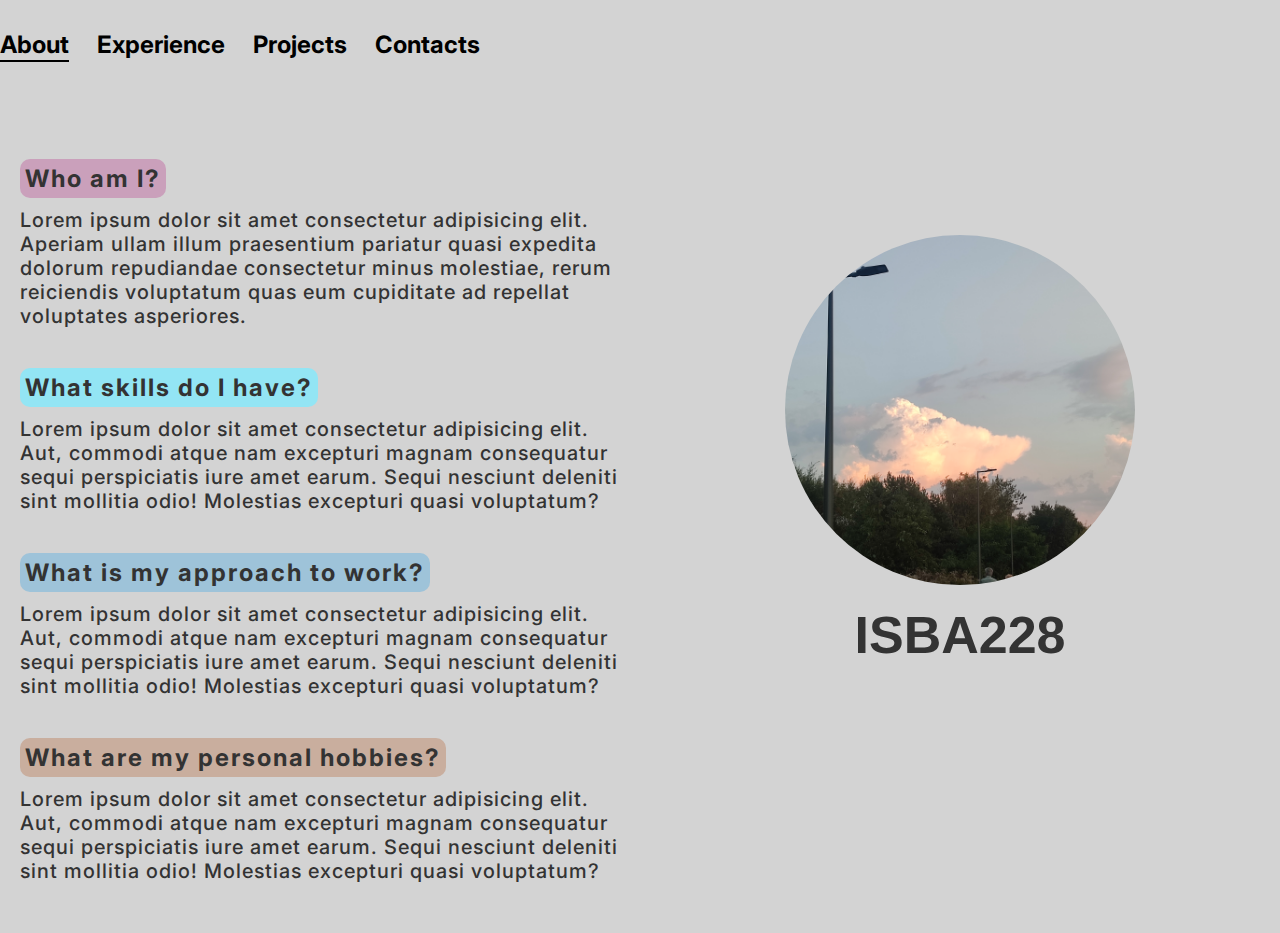
==== index.html @ 3a7adaee "VIZITKA" ====
<!DOCTYPE html>
<html lang="en">

<head>
    <meta charset="UTF-8">
    <meta name="viewport" content="width=device-width, initial-scale=1.0">
    <link rel="stylesheet" href="/styles/style.css">

    <link rel="preconnect" href="https://fonts.googleapis.com">
    <link rel="preconnect" href="https://fonts.gstatic.com" crossorigin>
    <link
        href="https://fonts.googleapis.com/css2?family=Inter:ital,opsz,wght@0,14..32,100..900;1,14..32,100..900&family=Montserrat:ital,wght@0,100..900;1,100..900&display=swap"
        rel="stylesheet">

    <title>Portfolio</title>
</head>

<body>
    <div class="wrapper">
        <div class="sidebar">
            <nav>
                <a onclick="showSection('about')" id="about-link" class="active">About</a>
                <a onclick="showSection('experience')" id="experience-link">Experience</a>
                <a onclick="showSection('projects')" id="projects-link">Projects</a>
                <a onclick="showSection('contacts')" id="contacts-link">Contacts</a>
            </nav>
            <section id="about" class="content-section active">
                <div class="in-content">
                    <div>
                        <h3>Who am I?</h3>
                        <p>Lorem ipsum dolor sit amet consectetur adipisicing elit. Aperiam ullam illum praesentium
                            pariatur
                            quasi expedita dolorum repudiandae consectetur minus molestiae, rerum reiciendis voluptatum
                            quas
                            eum
                            cupiditate ad repellat voluptates asperiores.</p>
                    </div>
                    <div>
                        <h3>What skills do I have?</h3>
                        <p>Lorem ipsum dolor sit amet consectetur adipisicing elit. Aut, commodi atque nam excepturi
                            magnam
                            consequatur sequi perspiciatis iure amet earum. Sequi nesciunt deleniti sint mollitia odio!
                            Molestias excepturi quasi voluptatum?</p>
                    </div>
                    <div>
                        <h3>What is my approach to work?</h3>
                        <p>Lorem ipsum dolor sit amet consectetur adipisicing elit. Aut, commodi atque nam excepturi
                            magnam
                            consequatur sequi perspiciatis iure amet earum. Sequi nesciunt deleniti sint mollitia odio!
                            Molestias excepturi quasi voluptatum?</p>
                    </div>
                    <div>
                        <h3>What are my personal hobbies?</h3>
                        <p>Lorem ipsum dolor sit amet consectetur adipisicing elit. Aut, commodi atque nam excepturi
                            magnam
                            consequatur sequi perspiciatis iure amet earum. Sequi nesciunt deleniti sint mollitia odio!
                            Molestias excepturi quasi voluptatum?</p>
                    </div>
                </div>
            </section>

            <section id="experience" class="content-section">
                <div class="in-content">
                    <p id="intro-experience">Over the years, I've had the opportunity to work in diverse roles that have
                        shaped my skills and
                        professional growth. From hands-on technical projects to team leadership, each role has
                        contributed
                        to my expertise and passion for continuous learning and improvement.</p>
                    <div>
                        <h3>Key Roles and Projects</h3>

                        <ul id="jobs-list" class="list">
                            <li>
                                <h4 id="job-name" class="list-title">[Job Title or Project 1]</h4>
                                <p id="company-name">Company Name, Date Range</p>
                                <p id="description-work" class="description-list-element">Focused on [brief description
                                    of
                                    role
                                    and responsibilities].
                                    Achievements included [key accomplishments or notable skills gained].</p>
                            </li>
                            <li>
                                <h4 id="job-name" class="list-title">[Job Title or Project 1]</h4>
                                <p id="company-name">Company Name, Date Range</p>
                                <p id="description-work" class="description-list-element">Focused on [brief description
                                    of
                                    role
                                    and responsibilities].
                                    Achievements included [key accomplishments or notable skills gained].</p>
                            </li>
                        </ul>
                    </div>
                    <div>
                        <h3>Skills Developed</h3>

                        <ul id="my-skills-list" class="list">
                            <li>
                                <h4 id="skill-name" class="list-title">[Skill 1]</h4>
                                <p id="skill-description" class="description-list-element">Leveraging this skill to
                                    [describe
                                    how it's applied in your work].</p>
                            </li>
                            <li>
                                <h4 id="skill-name" class="list-title">[Skill 2]</h4>
                                <p id="skill-description" class="description-list-element">Leveraging this skill to
                                    [describe
                                    how it's applied in your work].</p>
                            </li>
                        </ul>
                    </div>
                </div>
            </section>

            <section id="projects" class="content-section">
                <div class="projects-list">
                    <a class="project" href="/pages/prj1.html">
                        <div class="in-content">
                            <h4>3D molecular visualizer</h4>
                            <p>Lorem ipsum dolor sit amet consectetur adipisicing elit. Possimus commodi beatae,
                                eveniet,
                                reprehenderit inventore deserunt non vitae voluptas maxime, alias error voluptatum
                                soluta
                                eius delectus velit fugiat ipsa unde. Neque?</p>
                        </div>
                    </a>
                    <a class="project" href="/pages/prj2.html">
                        <div class="in-content">
                            <h4>Portfolio</h4>
                            <p>Lorem ipsum dolor sit amet consectetur adipisicing elit. Possimus commodi beatae,
                                eveniet,
                                reprehenderit inventore deserunt non vitae voluptas maxime, alias error voluptatum
                                soluta
                                eius delectus velit fugiat ipsa unde. Neque?</p>
                        </div>
                    </a>
                    <a class="project" href="/pages/prj3.html">
                        <div class="in-content">
                            <h4>Portfolio 2</h4>
                            <p>Lorem ipsum dolor sit amet consectetur adipisicing elit. Possimus commodi beatae,
                                eveniet,
                                reprehenderit inventore deserunt non vitae voluptas maxime, alias error voluptatum
                                soluta
                                eius delectus velit fugiat ipsa unde. Neque?</p>
                        </div>
                    </a>

                </div>
            </section>

            <section id="contacts" class="content-section">

                <div class="in-content">
                    <div>
                        <h3>Contact Me</h3>

                        <p>Thank you for visiting my website! I’d love to hear from you, whether you have questions,
                            want to
                            collaborate on a project, or just want to connect.</p>
                    </div>
                    <div>
                        <h3>Get in Touch</h3>

                        <p>Email: my-email@example.com</p>
                        <p>Phone: +123-456-7890</p>
                    </div>
                    <div>
                        <h3>Social Media</h3>

                        <p>Feel free to reach out to me on social media! I’m active on the following platforms:</p>
                        <ul>
                            <li>LinkedIn: <a href="#">Your LinkedIn Profile</a></li>
                            <li>GitHub: <a href="#">Your GitHub Profile</a></li>
                            <li>Twitter: <a href="#">Your Twitter Profile</a></li>

                        </ul>
                    </div>
                </div>
            </section>
        </div>

        <!-- Правая часть (статичная) -->
        <div class="right-panel">
            <div class="profile-pic">
                <img src="/src/img/IMG_20240918_183443.jpg" alt="profile">
            </div>
            <div class="profile-info">
                <h2>ISBA228</h2>
            </div>
        </div>
    </div>
    <script>
        "use strict";

        function generateBrightColor() {
            let r, g, b;
            do {
                r = Math.floor(Math.random() * 128) + 128;
                g = Math.floor(Math.random() * 128) + 128;
                b = Math.floor(Math.random() * 128) + 128;
            } while (Math.abs(r - g) < 20 && Math.abs(g - b) < 20 && Math.abs(b - r) < 20);
            return `rgb(${r}, ${g}, ${b})`;
        }

        const colors = Array.from({ length: 4 }, generateBrightColor);
        const projects = document.querySelectorAll(".project");
        const aboutH3 = document.querySelectorAll("#about h3");
        const expH3 = document.querySelectorAll("#experience h3");
        const contactsH3 = document.querySelectorAll("#contacts h3");

        //рандомим цвета чтобы проекты были цветными 
        projects.forEach((project, index) => {
            project.style.background = colors[index];
        });

        aboutH3.forEach((header, index) => {
            header.style.background = colors[index];
        });

        expH3.forEach((header, index) => {
            header.style.background = colors[index];
        });

        contactsH3.forEach((header, index) => {
            header.style.background = colors[index];
        });

        function showSection(sectionId) {
            // Убираем класс active у всех секций и ссылок
            document.querySelectorAll('.content-section').forEach(section => {
                section.classList.remove('active');
            });
            document.querySelectorAll('.sidebar nav a').forEach(link => {
                link.classList.remove('active');
            });

            // Добавляем класс active для выбранной секции и ссылки
            document.getElementById(sectionId).classList.add('active');
            document.getElementById(sectionId + '-link').classList.add('active');
        }
    </script>
</body>

</html>
---- styles/style.css ----
* {
    margin: 0;
    padding: 0;
    box-sizing: border-box;
}

body {
    display: flex;
    font-family: Arial, sans-serif;
    background-color: #d3d3d3;
    color: #333;
}

.wrapper {
    display: flex;
    margin: 0 auto;
    width: 1800px;
}

.sidebar {
    width: 50%;
    padding-top: 30px;
}

/*nav START*/
.sidebar nav {
    display: flex;
    margin-bottom: 50px;
    justify-content: space-between;
    width: 75%;
}

.sidebar nav a {
    font-family: "Inter", sans-serif;
    font-size: 24px;
    font-weight: 700;
    color: #000;
    cursor: pointer;
    text-decoration: none;
    position: relative;
    transition: color 0.3s ease-in;
}

.sidebar nav a.active {
    font-weight: bold;
}

.sidebar nav a::after {
    content: "";
    position: absolute;
    left: 0;
    bottom: -3px;
    width: 0;
    height: 2px;
    background-color: #000;
    transition: width 0.2s ease-in-out;
}

.sidebar nav a.active::after {
    width: 100%;
}

#about-link:hover{
    color: #006400;
}

#experience-link:hover{
    color: #d8531f;
}

#projects-link:hover{
    color: #7538ad;
}

#contacts-link:hover{
    color: #0b3fce;
}
/*nav END*/

.content-section {
    opacity: 0;
    transform: translateY(-20px);
    transition: opacity 0.5s ease, transform 0.5s ease;
    position: absolute;
    visibility: hidden;
    top: 0;
    left: 0;
    width: 100%;
}

.content-section.active {
    opacity: 1;
    transform: translateY(0);
    visibility: visible;
    position: relative;
}

.in-content {
    display: flex;
    flex-direction: column;
    padding: 30px 20px;
}

/*About Me START*/
#about h3{
    border-radius: 10px;
    display: inline-block;
    padding: 5px;
}

.in-content div {
    margin: 20px 0px 20px 0px;
}

.in-content div h3 {
    font-family: "Inter", sans-serif;
    font-weight: 700;
    letter-spacing: 2px;
    font-size: 24px;    
}
/*About Me END*/

/*Experience section START*/

#intro-experience{
    font-family: "Inter", sans-serif;
    font-weight: 500;
    letter-spacing: 1px;
    font-size: 18px;
    padding-top: 10px;
}

#experience h3{
    font-family: "Inter", sans-serif;
    font-weight: 700;
    letter-spacing: 2px;
    font-size: 24px;
    
    border-radius: 10px;
    display: inline-block;
    padding: 5px;
}

#experience h4{
    font-family: "Inter", sans-serif;
    font-weight: 700;
    letter-spacing: 2px;
    font-size: 20px;
    margin-top: 20px;
}

.list{
    margin-top: 20px;
    padding-left: 20px;
}

.list li{
    margin-top: 10px;
}

.list-title{
    font-family: "Inter", sans-serif;
    font-weight: 500;
    letter-spacing: 1px;
    font-size: 22px;
}

#company-name{
    font-family: "Inter", sans-serif;
    padding-top: 5px;
    padding-bottom: 5px;
    font-style: italic;
    font-size: 18px;
}

.description-list-element{
    font-family: "Inter", sans-serif;
    font-size: 16px;
}



/*Experience section END*/

/*Projects section START*/
.projects-list {
    display: flex;
    flex-direction: column;
}

.project {
    background-color: #514F4F;
    border-radius: 25px;
    color: white;
    margin: 20px 0px 20px 0px;
    text-decoration: none;
}

.in-content h4 {
    font-family: "Inter", sans-serif;
    font-weight: 700;
    letter-spacing: 2px;
    font-size: 48px;
}

.in-content p {
    font-family: "Inter", sans-serif;
    font-weight: 500;
    letter-spacing: 1px;
    font-size: 20px;
    padding-top: 10px;
}
/*Projects section END*/

/*Contact section START*/

#contacts h3{
    font-family: "Inter", sans-serif;
    font-weight: 700;
    letter-spacing: 2px;
    font-size: 24px;

    border-radius: 10px;
    display: inline-block;
    padding: 5px;
}

.content-section p {
    font-family: "Inter", sans-serif;
    font-weight: 500;
    letter-spacing: 1px;
    font-size: 20px;
    padding-top: 10px;
}

.content-section ul{
    margin-top: 10px;
    padding-left: 20px;
    font-size: 20px;
}

.content-section ul li a{
    color: #0b3fce;
    font-size: 20px;
}
/*Contact section END*/

/*right section START*/


.right-panel {
    right: 0;
    width: 50%;
    height: 100vh;
    display: flex;
    flex-direction: column;
    align-items: center;
    justify-content: center;
    text-align: center;
    background-color: #d3d3d3;
}

.profile-pic {
    width: 350px;
    height: 350px;
    border-radius: 50%;
    margin-bottom: 20px;
}

.profile-pic img {
    width: 350px;
    height: 350px;
    border-radius: 50%;
    margin-bottom: 20px;
}

.profile-info h2 {
    font-size: 52px;
    font-weight: bold;
}
/*right section END*/
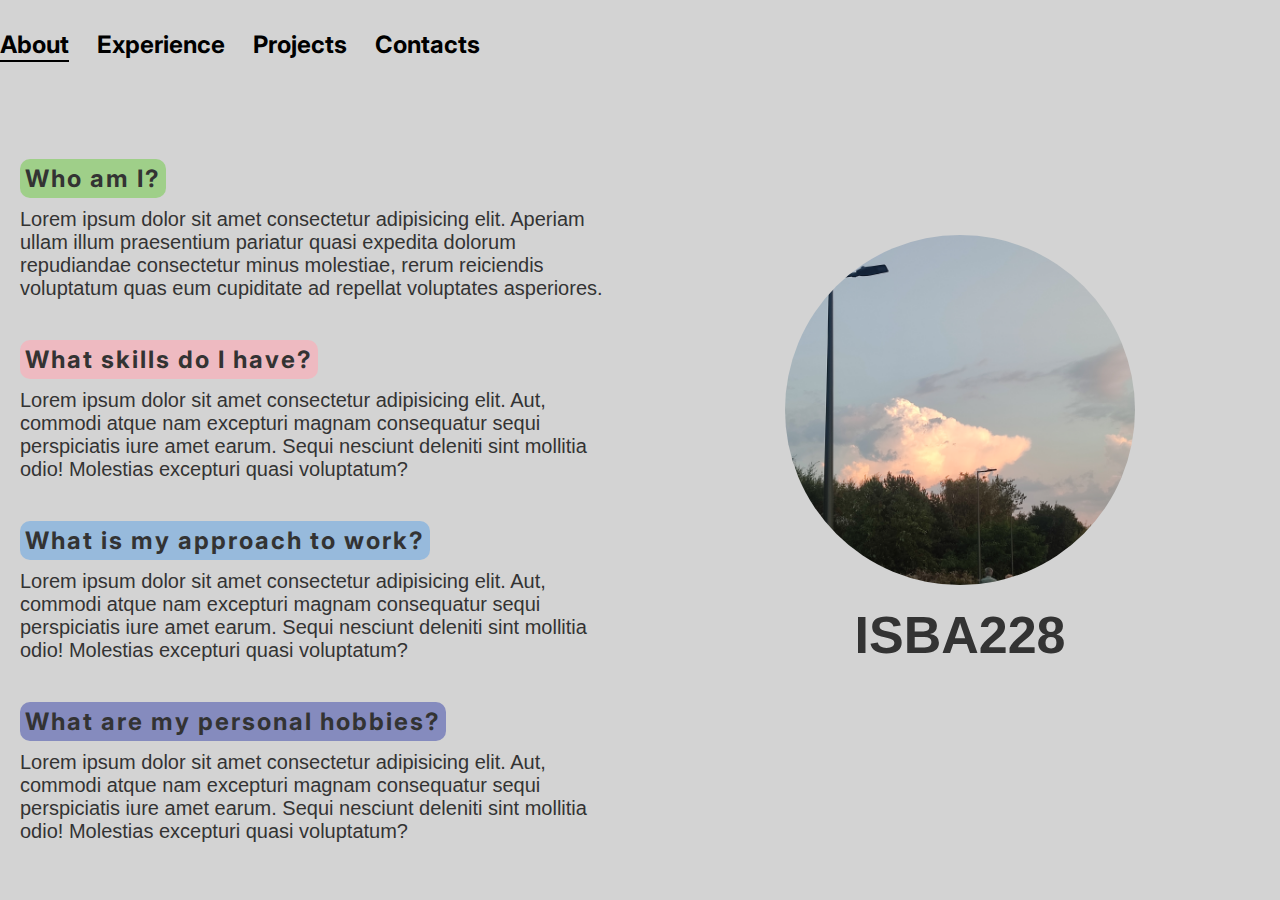
==== commit 40af2037: "styles" ====
--- a/index.html
+++ b/index.html
@@ -4,7 +4,7 @@
 <head>
     <meta charset="UTF-8">
     <meta name="viewport" content="width=device-width, initial-scale=1.0">
-    <link rel="stylesheet" href="/styles/style.css">
+    <link rel="stylesheet" href="styles/style.css">
 
     <link rel="preconnect" href="https://fonts.googleapis.com">
     <link rel="preconnect" href="https://fonts.gstatic.com" crossorigin>
--- a/styles/style.css
+++ b/styles/style.css
@@ -1,281 +1,347 @@
-* {
-    margin: 0;
-    padding: 0;
-    box-sizing: border-box;
+/* Общий стиль */
+@media (max-width: 1920px) {
+    * {
+        margin: 0;
+        padding: 0;
+        box-sizing: border-box;
+    }
+
+    body {
+        display: flex;
+        font-family: Arial, sans-serif;
+        background-color: #d3d3d3;
+        color: #333;
+    }
+
+    .wrapper {
+        display: flex;
+        margin: 0 auto;
+        width: 1800px;
+    }
+
+    .sidebar {
+        width: 50%;
+        padding-top: 30px;
+    }
+
+    /* Навигация */
+    .sidebar nav {
+        display: flex;
+        justify-content: space-between;
+        margin-bottom: 50px;
+        width: 75%;
+    }
+
+    .sidebar nav a {
+        font-family: "Inter", sans-serif;
+        font-size: 24px;
+        font-weight: 700;
+        color: #000;
+        text-decoration: none;
+        position: relative;
+        cursor: pointer;
+        transition: color 0.3s ease-in;
+    }
+
+    .sidebar nav a.active {
+        font-weight: bold;
+    }
+
+    .sidebar nav a::after {
+        content: "";
+        position: absolute;
+        left: 0;
+        bottom: -3px;
+        width: 0;
+        height: 2px;
+        background-color: #000;
+        transition: width 0.2s ease-in-out;
+    }
+
+    .sidebar nav a.active::after {
+        width: 100%;
+    }
+
+    /* Ховеры ссылок */
+    #about-link:hover {
+        color: #006400;
+    }
+
+    #experience-link:hover {
+        color: #d8531f;
+    }
+
+    #projects-link:hover {
+        color: #7538ad;
+    }
+
+    #contacts-link:hover {
+        color: #0b3fce;
+    }
+
+    /* Секции контента */
+    .content-section {
+        position: absolute;
+        visibility: hidden;
+        opacity: 0;
+        transform: translateY(-20px);
+        transition: opacity 0.5s ease, transform 0.5s ease;
+        top: 0;
+        left: 0;
+        width: 100%;
+    }
+
+    .content-section.active {
+        visibility: visible;
+        opacity: 1;
+        transform: translateY(0);
+        position: relative;
+    }
+
+    .in-content {
+        display: flex;
+        flex-direction: column;
+        padding: 30px 20px;
+    }
+
+    .in-content div {
+        margin: 20px 0;
+    }
+
+    .in-content div h3 {
+        font-family: "Inter", sans-serif;
+        font-weight: 700;
+        letter-spacing: 2px;
+        font-size: 24px;
+    }
+
+    /* О себе */
+    #about h3 {
+        display: inline-block;
+        padding: 5px;
+        border-radius: 10px;
+    }
+
+    /* Опыт */
+    #intro-experience {
+        font-family: "Inter", sans-serif;
+        font-size: 18px;
+        font-weight: 500;
+        letter-spacing: 1px;
+        padding-top: 10px;
+    }
+
+    #experience h3, #experience h4 {
+        font-family: "Inter", sans-serif;
+        font-weight: 700;
+        letter-spacing: 2px;
+    }
+
+    #experience h3 {
+        font-size: 24px;
+        display: inline-block;
+        padding: 5px;
+        border-radius: 10px;
+    }
+
+    #experience h4 {
+        font-size: 20px;
+        margin-top: 20px;
+    }
+
+    .list {
+        margin-top: 20px;
+        padding-left: 20px;
+    }
+
+    .list li {
+        margin-top: 10px;
+    }
+
+    .list-title {
+        font-size: 22px;
+        font-weight: 500;
+    }
+
+    #company-name {
+        font-size: 18px;
+        font-style: italic;
+        padding: 5px 0;
+    }
+
+    .description-list-element {
+        font-size: 16px;
+    }
+
+    /* Проекты */
+    .projects-list {
+        display: flex;
+        flex-direction: column;
+    }
+
+    .project {
+        background-color: #514F4F;
+        border-radius: 25px;
+        color: white;
+        margin: 20px 0;
+        text-decoration: none;
+    }
+
+    .in-content h4 {
+        font-family: "Inter", sans-serif;
+        font-size: 48px;
+        font-weight: 700;
+        letter-spacing: 2px;
+    }
+
+    .in-content p {
+        font-size: 20px;
+        font-weight: 500;
+        padding-top: 10px;
+    }
+
+    /* Контакты */
+    #contacts h3 {
+        font-family: "Inter", sans-serif;
+        font-size: 24px;
+        font-weight: 700;
+        letter-spacing: 2px;
+        display: inline-block;
+        padding: 5px;
+        border-radius: 10px;
+    }
+
+    .content-section p {
+        font-size: 20px;
+        font-weight: 500;
+    }
+
+    .content-section ul {
+        margin-top: 10px;
+        padding-left: 20px;
+    }
+
+    .content-section ul li a {
+        font-size: 20px;
+        color: #0b3fce;
+    }
+
+    /* Правая панель */
+    .right-panel {
+        display: flex;
+        flex-direction: column;
+        align-items: center;
+        justify-content: center;
+        text-align: center;
+        width: 50%;
+        height: 100vh;
+        background-color: #d3d3d3;
+    }
+
+    .profile-pic {
+        width: 350px;
+        height: 350px;
+        border-radius: 50%;
+        margin-bottom: 20px;
+    }
+
+    .profile-pic img {
+        width: 350px;
+        height: 350px;
+        border-radius: 50%;
+    }
+
+    .profile-info h2 {
+        font-size: 52px;
+        font-weight: bold;
+    }
 }
 
-body {
-    display: flex;
-    font-family: Arial, sans-serif;
-    background-color: #d3d3d3;
-    color: #333;
+
+@media (max-width: 390px) {
+    body {
+        margin: 0;
+        padding: 0;
+        font-family: Arial, sans-serif;
+        background-color: #fff;
+        color: #000;
+    }
+
+    .wrapper {
+        flex-direction: column;
+        align-items: center;
+        width: 100%;
+    }
+
+    .right-panel {
+        order: -1;
+        padding: 10px 0;
+        width: 100%;
+    }
+
+    .profile-pic {
+        width: 120px;
+        height: 120px;
+        margin-bottom: 10px;
+    }
+
+    .profile-pic img {
+        width: 100%;
+        height: 100%;
+    }
+
+    .sidebar {
+        width: 100%;
+        padding: 15px 0;
+        border-bottom: 1px solid #ccc;
+    }
+
+    .sidebar nav {
+        margin: 0 auto;
+        justify-content: space-around;
+        width: 90%;
+    }
+
+    .sidebar nav a {
+        flex: 1;
+        text-align: center;
+        font-size: 14px;
+        padding-bottom: 8px; 
+        position: relative; 
+        border-bottom: none;
+    }
+
+    .sidebar nav a::after {
+        content: "";
+        position: absolute;
+        bottom: -5px;
+        left: 0;
+        width: 0;
+        height: 2px;
+        background-color: #000;
+        transition: width 0.2s ease-in-out;
+    }
+
+    .sidebar nav a.active::after {
+        width: 100%;
+    }
+    
+    .sidebar nav a:hover::after {
+        width: 100%;
+    }
+
+    .content-section {
+        padding: 10px;
+        text-align: left;
+    }
+
+    .projects-list {
+        gap: 10px;
+    }
+
+    .project {
+        padding: 10px;
+        border: 1px solid #ccc;
+        border-radius: 30px;
+    }
 }
-
-.wrapper {
-    display: flex;
-    margin: 0 auto;
-    width: 1800px;
-}
-
-.sidebar {
-    width: 50%;
-    padding-top: 30px;
-}
-
-/*nav START*/
-.sidebar nav {
-    display: flex;
-    margin-bottom: 50px;
-    justify-content: space-between;
-    width: 75%;
-}
-
-.sidebar nav a {
-    font-family: "Inter", sans-serif;
-    font-size: 24px;
-    font-weight: 700;
-    color: #000;
-    cursor: pointer;
-    text-decoration: none;
-    position: relative;
-    transition: color 0.3s ease-in;
-}
-
-.sidebar nav a.active {
-    font-weight: bold;
-}
-
-.sidebar nav a::after {
-    content: "";
-    position: absolute;
-    left: 0;
-    bottom: -3px;
-    width: 0;
-    height: 2px;
-    background-color: #000;
-    transition: width 0.2s ease-in-out;
-}
-
-.sidebar nav a.active::after {
-    width: 100%;
-}
-
-#about-link:hover{
-    color: #006400;
-}
-
-#experience-link:hover{
-    color: #d8531f;
-}
-
-#projects-link:hover{
-    color: #7538ad;
-}
-
-#contacts-link:hover{
-    color: #0b3fce;
-}
-/*nav END*/
-
-.content-section {
-    opacity: 0;
-    transform: translateY(-20px);
-    transition: opacity 0.5s ease, transform 0.5s ease;
-    position: absolute;
-    visibility: hidden;
-    top: 0;
-    left: 0;
-    width: 100%;
-}
-
-.content-section.active {
-    opacity: 1;
-    transform: translateY(0);
-    visibility: visible;
-    position: relative;
-}
-
-.in-content {
-    display: flex;
-    flex-direction: column;
-    padding: 30px 20px;
-}
-
-/*About Me START*/
-#about h3{
-    border-radius: 10px;
-    display: inline-block;
-    padding: 5px;
-}
-
-.in-content div {
-    margin: 20px 0px 20px 0px;
-}
-
-.in-content div h3 {
-    font-family: "Inter", sans-serif;
-    font-weight: 700;
-    letter-spacing: 2px;
-    font-size: 24px;    
-}
-/*About Me END*/
-
-/*Experience section START*/
-
-#intro-experience{
-    font-family: "Inter", sans-serif;
-    font-weight: 500;
-    letter-spacing: 1px;
-    font-size: 18px;
-    padding-top: 10px;
-}
-
-#experience h3{
-    font-family: "Inter", sans-serif;
-    font-weight: 700;
-    letter-spacing: 2px;
-    font-size: 24px;
-    
-    border-radius: 10px;
-    display: inline-block;
-    padding: 5px;
-}
-
-#experience h4{
-    font-family: "Inter", sans-serif;
-    font-weight: 700;
-    letter-spacing: 2px;
-    font-size: 20px;
-    margin-top: 20px;
-}
-
-.list{
-    margin-top: 20px;
-    padding-left: 20px;
-}
-
-.list li{
-    margin-top: 10px;
-}
-
-.list-title{
-    font-family: "Inter", sans-serif;
-    font-weight: 500;
-    letter-spacing: 1px;
-    font-size: 22px;
-}
-
-#company-name{
-    font-family: "Inter", sans-serif;
-    padding-top: 5px;
-    padding-bottom: 5px;
-    font-style: italic;
-    font-size: 18px;
-}
-
-.description-list-element{
-    font-family: "Inter", sans-serif;
-    font-size: 16px;
-}
-
-
-
-/*Experience section END*/
-
-/*Projects section START*/
-.projects-list {
-    display: flex;
-    flex-direction: column;
-}
-
-.project {
-    background-color: #514F4F;
-    border-radius: 25px;
-    color: white;
-    margin: 20px 0px 20px 0px;
-    text-decoration: none;
-}
-
-.in-content h4 {
-    font-family: "Inter", sans-serif;
-    font-weight: 700;
-    letter-spacing: 2px;
-    font-size: 48px;
-}
-
-.in-content p {
-    font-family: "Inter", sans-serif;
-    font-weight: 500;
-    letter-spacing: 1px;
-    font-size: 20px;
-    padding-top: 10px;
-}
-/*Projects section END*/
-
-/*Contact section START*/
-
-#contacts h3{
-    font-family: "Inter", sans-serif;
-    font-weight: 700;
-    letter-spacing: 2px;
-    font-size: 24px;
-
-    border-radius: 10px;
-    display: inline-block;
-    padding: 5px;
-}
-
-.content-section p {
-    font-family: "Inter", sans-serif;
-    font-weight: 500;
-    letter-spacing: 1px;
-    font-size: 20px;
-    padding-top: 10px;
-}
-
-.content-section ul{
-    margin-top: 10px;
-    padding-left: 20px;
-    font-size: 20px;
-}
-
-.content-section ul li a{
-    color: #0b3fce;
-    font-size: 20px;
-}
-/*Contact section END*/
-
-/*right section START*/
-
-
-.right-panel {
-    right: 0;
-    width: 50%;
-    height: 100vh;
-    display: flex;
-    flex-direction: column;
-    align-items: center;
-    justify-content: center;
-    text-align: center;
-    background-color: #d3d3d3;
-}
-
-.profile-pic {
-    width: 350px;
-    height: 350px;
-    border-radius: 50%;
-    margin-bottom: 20px;
-}
-
-.profile-pic img {
-    width: 350px;
-    height: 350px;
-    border-radius: 50%;
-    margin-bottom: 20px;
-}
-
-.profile-info h2 {
-    font-size: 52px;
-    font-weight: bold;
-}
-/*right section END*/
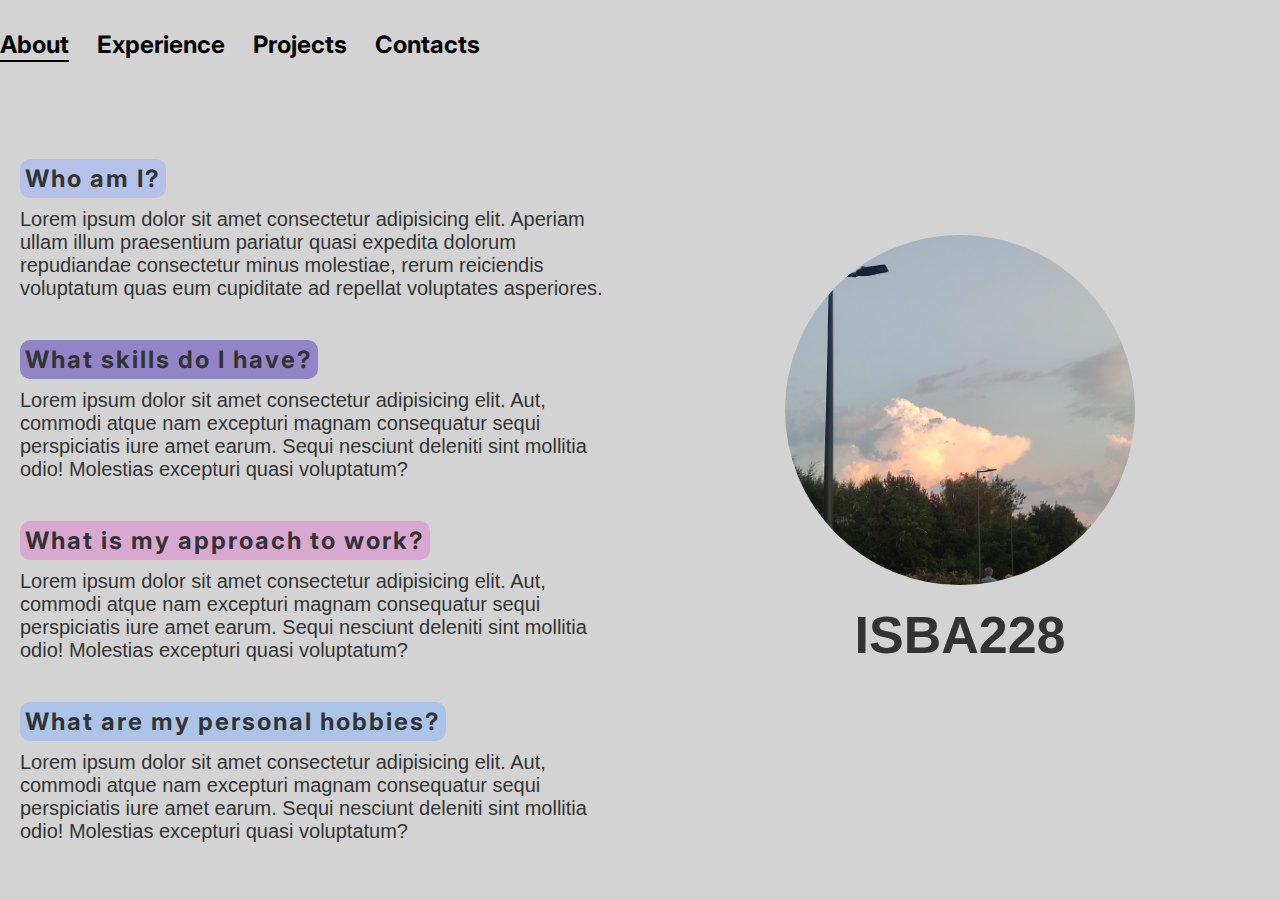
==== commit 871ff9ac: "af" ====
--- a/index.html
+++ b/index.html
@@ -113,7 +113,7 @@
 
             <section id="projects" class="content-section">
                 <div class="projects-list">
-                    <a class="project" href="/pages/prj1.html">
+                    <a class="project" href="pages/prj1.html">
                         <div class="in-content">
                             <h4>3D molecular visualizer</h4>
                             <p>Lorem ipsum dolor sit amet consectetur adipisicing elit. Possimus commodi beatae,
@@ -123,7 +123,7 @@
                                 eius delectus velit fugiat ipsa unde. Neque?</p>
                         </div>
                     </a>
-                    <a class="project" href="/pages/prj2.html">
+                    <a class="project" href="pages/prj2.html">
                         <div class="in-content">
                             <h4>Portfolio</h4>
                             <p>Lorem ipsum dolor sit amet consectetur adipisicing elit. Possimus commodi beatae,
@@ -133,7 +133,7 @@
                                 eius delectus velit fugiat ipsa unde. Neque?</p>
                         </div>
                     </a>
-                    <a class="project" href="/pages/prj3.html">
+                    <a class="project" href="pages/prj3.html">
                         <div class="in-content">
                             <h4>Portfolio 2</h4>
                             <p>Lorem ipsum dolor sit amet consectetur adipisicing elit. Possimus commodi beatae,
@@ -181,7 +181,7 @@
         <!-- Правая часть (статичная) -->
         <div class="right-panel">
             <div class="profile-pic">
-                <img src="/src/img/IMG_20240918_183443.jpg" alt="profile">
+                <img src="src/img/IMG_20240918_183443.jpg" alt="profile">
             </div>
             <div class="profile-info">
                 <h2>ISBA228</h2>
